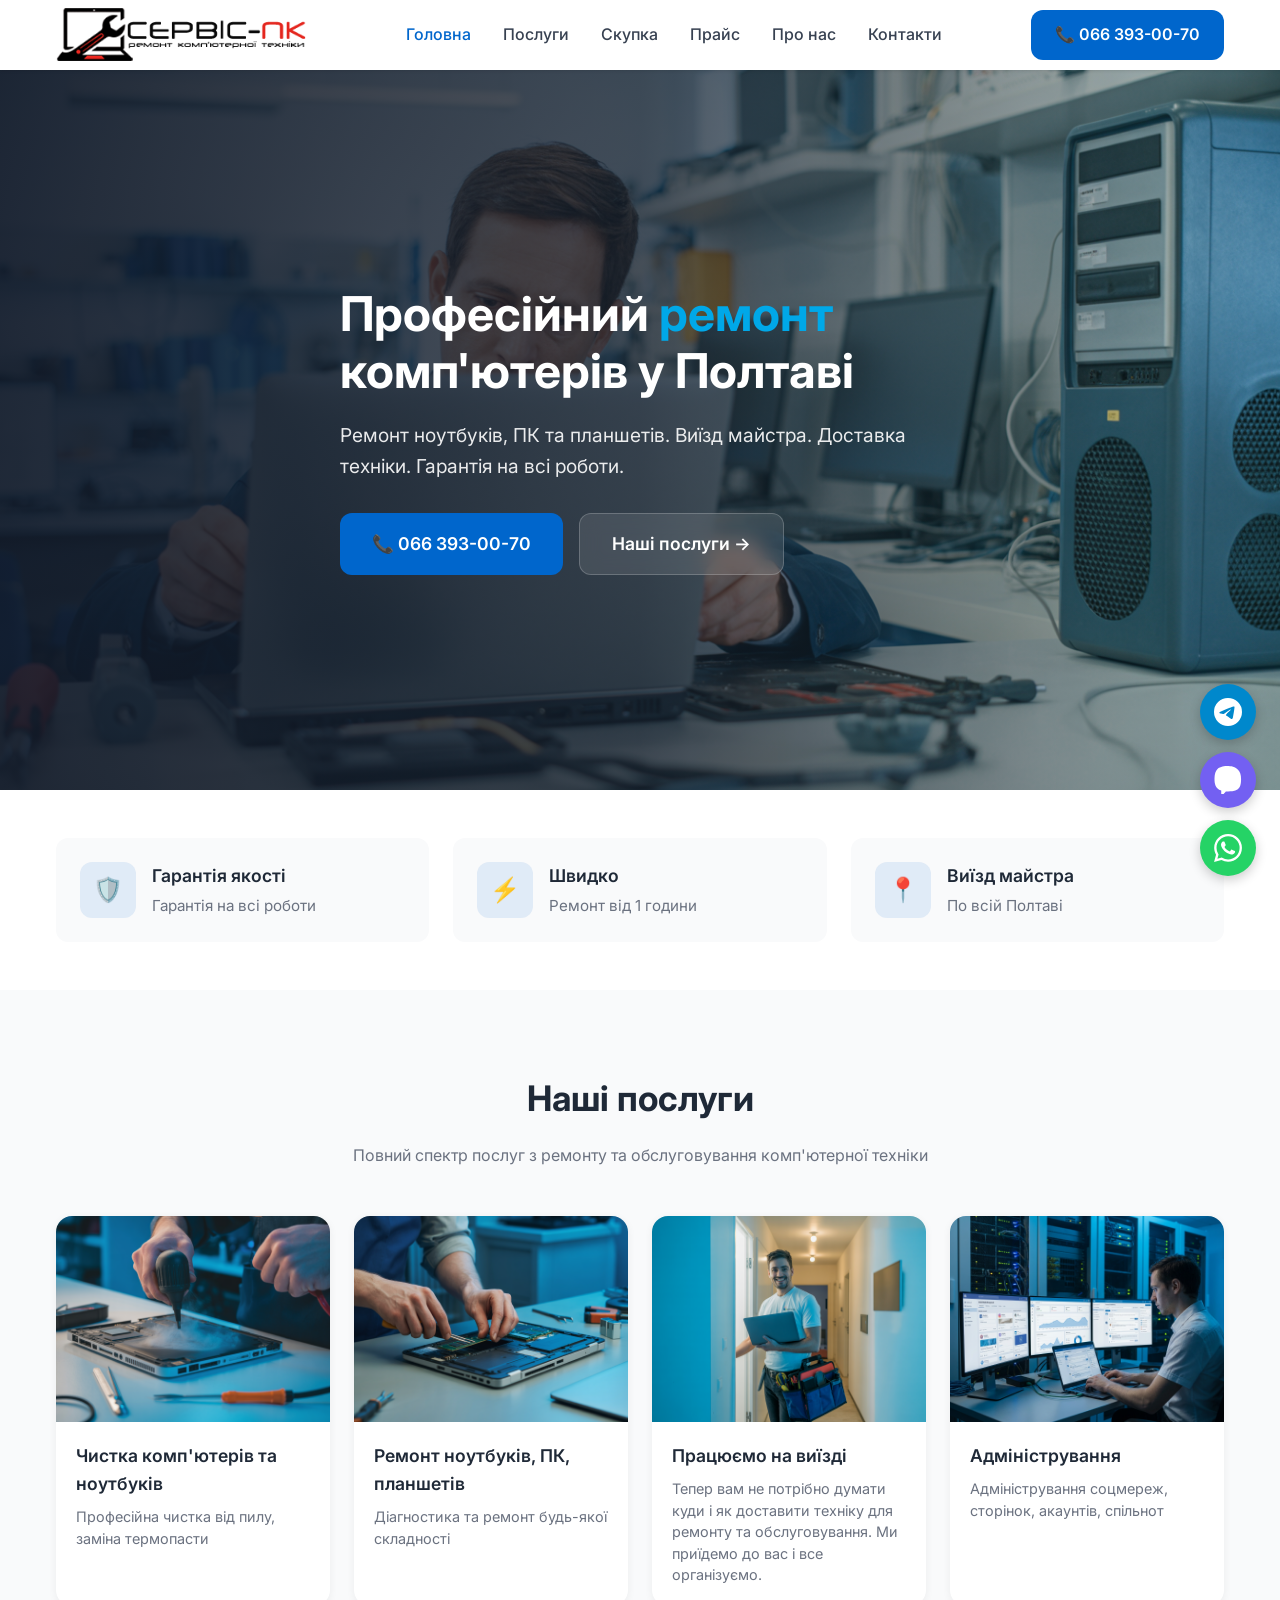
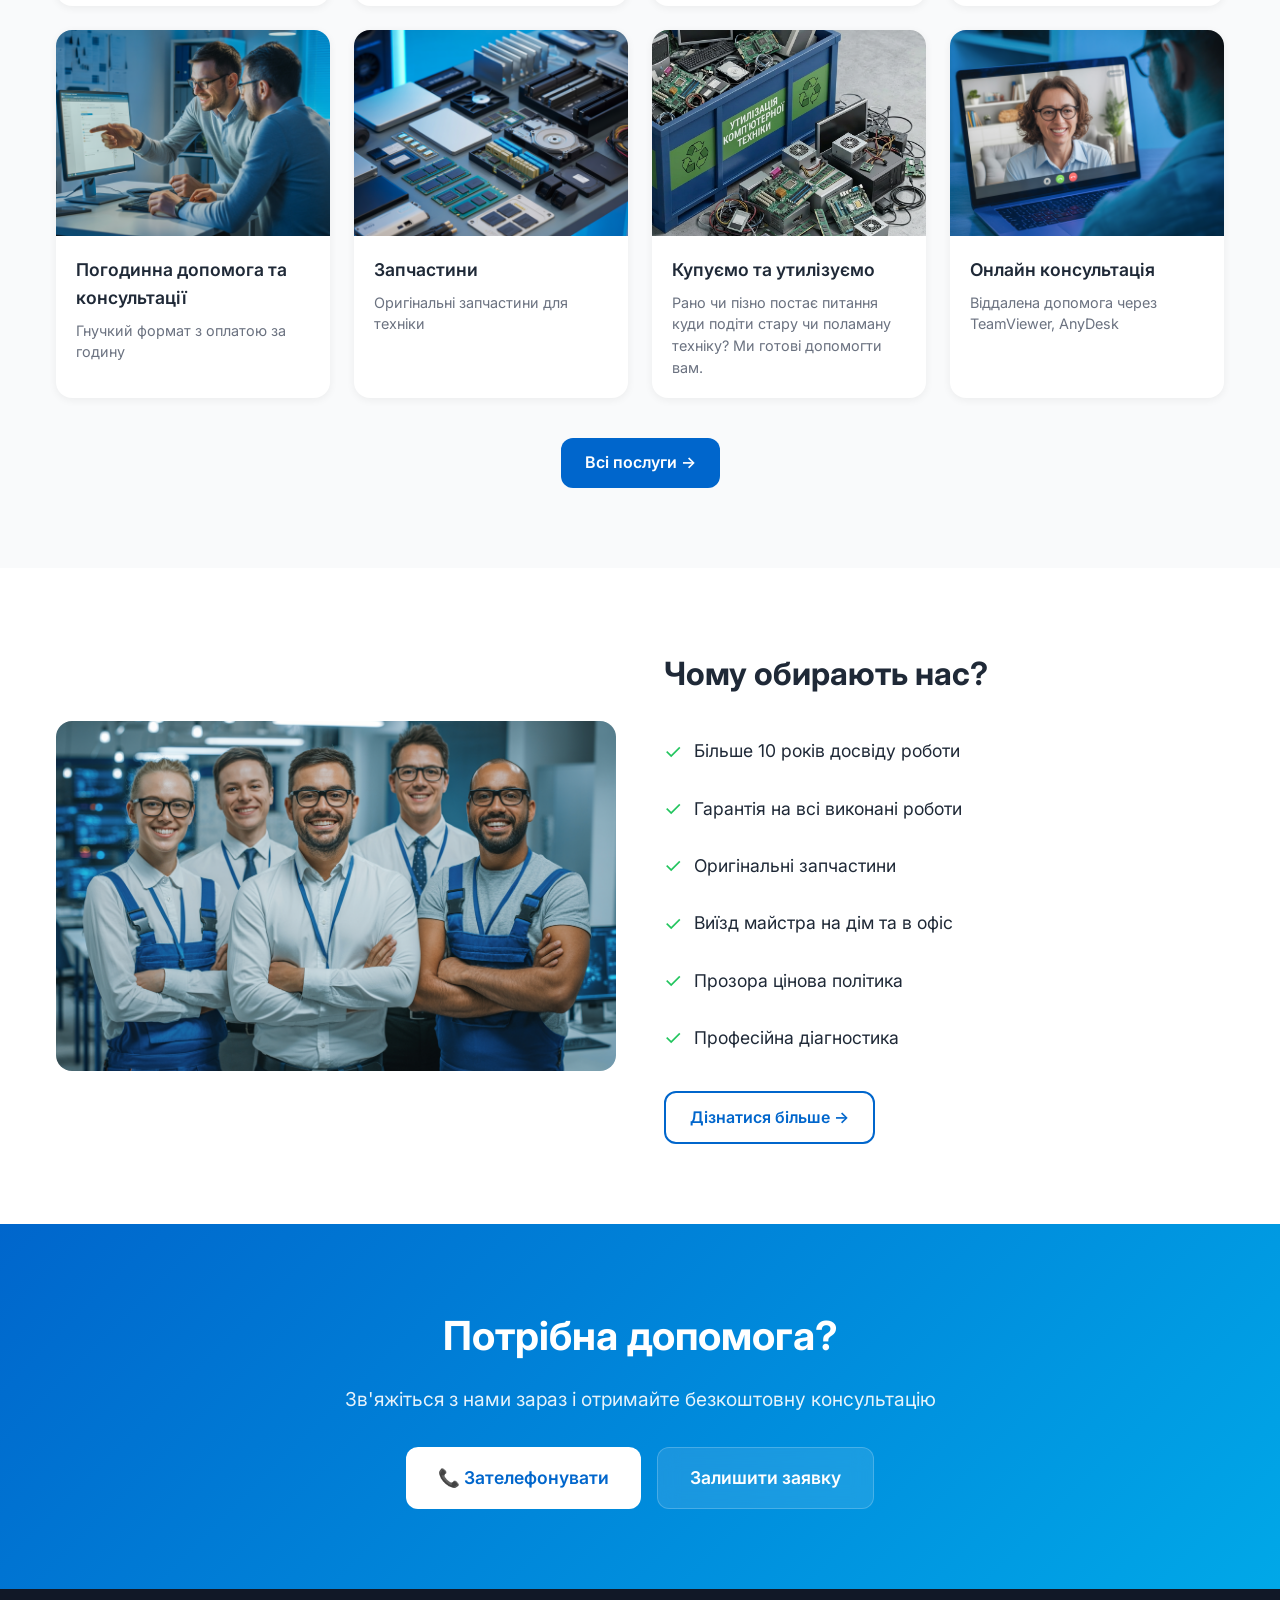
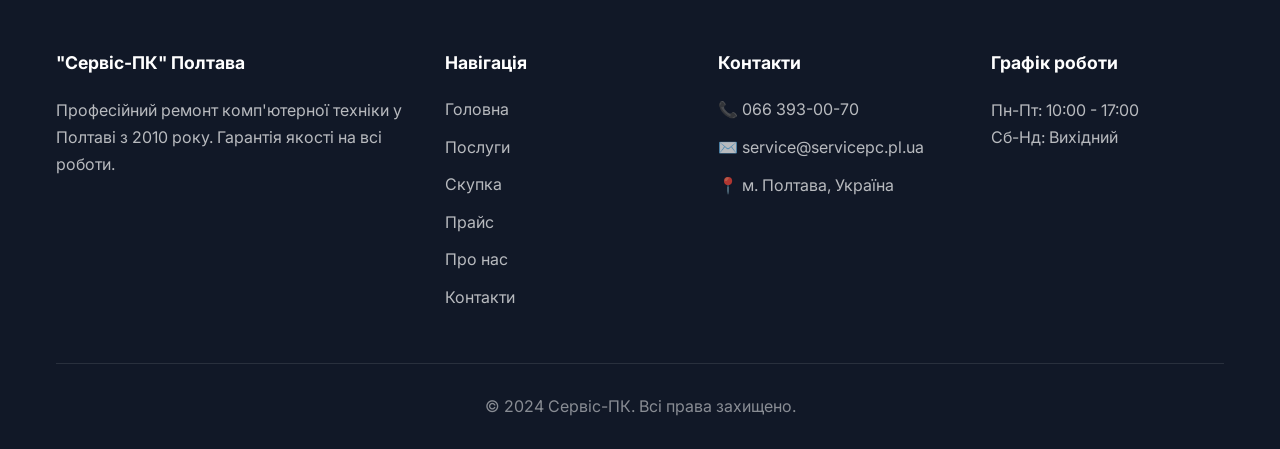
==== index.html @ ec3d0fed "Add files via upload" ====
<!DOCTYPE html>
<html lang="uk">
<head>
    <meta charset="UTF-8">
    <meta name="viewport" content="width=device-width, initial-scale=1.0">
    <title>"Сервіс-ПК" Полтава | Ремонт ноутбуків та комп'ютерів у Полтаві</title>
    <meta name="description" content="Професійний ремонт та обслуговування ноутбуків, комп'ютерів та планшетів у Полтаві. Виїзд додому.">
    <link rel="icon" type="image/png" href="favicon.png">
    <link rel="preconnect" href="https://fonts.googleapis.com">
    <link href="https://fonts.googleapis.com/css2?family=Inter:wght@400;500;600;700&display=swap" rel="stylesheet">
    <link rel="stylesheet" href="styles.css">
</head>
<body>
    <!-- Header -->
    <header class="header">
        <div class="container header-inner">
            <a href="index.html" class="logo">
                <div class="logo-icon"><img src="logo.png"</img></div>
                <span></span>
            </a>
            <nav class="nav" id="nav">
                <a href="index.html" class="active">Головна</a>
                <a href="poslugy.html">Послуги</a>
                <a href="skupka.html">Скупка</a>
                <a href="prise.html">Прайс</a>
                <a href="pro-nas.html">Про нас</a>
                <a href="kontakty.html">Контакти</a>
            </nav>
            <div class="header-btn">
                <a href="tel:+380663930070" class="btn btn-primary">📞 066 393-00-70</a>
            </div>
            <button class="mobile-menu" id="mobileMenu">☰</button>
        </div>
    </header>

    <!-- Hero -->
    <section class="hero">
        <div class="hero-bg">
            <img src="images/ec92a161-8647-4b98-91ac-140dd368176b.png" alt="Ремонт комп'ютерів">
        </div>
        <div class="hero-overlay"></div>
        <div class="container">
            <div class="hero-content">
                <h1>Професійний <span>ремонт</span> комп'ютерів у Полтаві</h1>
                <p>Ремонт ноутбуків, ПК та планшетів. Виїзд майстра. Доставка техніки. Гарантія на всі роботи.</p>
                <div class="hero-buttons">
                    <a href="tel:+380663930070" class="btn btn-primary btn-lg">📞 066 393-00-70</a>
                    <a href="poslugy.html" class="btn btn-outline btn-lg">Наші послуги →</a>
                </div>
            </div>
        </div>
    </section>

    <!-- Features -->
    <section class="features">
        <div class="container">
            <div class="features-grid">
                <div class="feature-card">
                    <div class="feature-icon">🛡️</div>
                    <div>
                        <h3>Гарантія якості</h3>
                        <p>Гарантія на всі роботи</p>
                    </div>
                </div>
                <div class="feature-card">
                    <div class="feature-icon">⚡</div>
                    <div>
                        <h3>Швидко</h3>
                        <p>Ремонт від 1 години</p>
                    </div>
                </div>
                <div class="feature-card">
                    <div class="feature-icon">📍</div>
                    <div>
                        <h3>Виїзд майстра</h3>
                        <p>По всій Полтаві</p>
                    </div>
                </div>
            </div>
        </div>
    </section>

    <!-- Services -->
    <section class="section bg-gray">
        <div class="container">
            <h2 class="section-title">Наші послуги</h2>
            <p class="section-subtitle">Повний спектр послуг з ремонту та обслуговування комп'ютерної техніки</p>
            
            <div class="services-grid">
                <div class="service-card">
                    <div class="service-img">
                        <img src="images/a5ce8f11-22b6-4d68-ac84-dbd267f538cc.png" alt="Чистка">
                    </div>
                    <div class="service-body">
                        <h3>Чистка комп'ютерів та ноутбуків</h3>
                        <p>Професійна чистка від пилу, заміна термопасти</p>
                    </div>
                </div>
                <div class="service-card">
                    <div class="service-img">
                        <img src="images/debf2710-bd42-4d96-965d-35e3a86e3734.png" alt="Ремонт">
                    </div>
                    <div class="service-body">
                        <h3>Ремонт ноутбуків, ПК, планшетів</h3>
                        <p>Діагностика та ремонт будь-якої складності</p>
                    </div>
                </div>
                <div class="service-card">
                    <div class="service-img">
                        <img src="images/233c97ff-f4c9-49db-b74a-fb78ea7b0516.png" alt="Виїзд">
                    </div>
                    <div class="service-body">
                        <h3>Працюємо на виїзді</h3>
                        <p>Тепер вам не потрібно думати куди і як доставити техніку для ремонту та обслуговування. Ми приїдемо до вас і все організуємо.</p>
                    </div>
                </div>
                <div class="service-card">
                    <div class="service-img">
                        <img src="images/d115194c-d13f-4ada-9dfe-06631b7585ef.png" alt="Мережі">
                    </div>
                    <div class="service-body">
                        <h3>Адміністрування</h3>
                        <p>Адміністрування соцмереж, сторінок, акаунтів, спільнот</p>
                    </div>
                </div>
                <div class="service-card">
                    <div class="service-img">
                        <img src="images/e6324eff-a339-4a63-9213-d40a35a7347f.png" alt="Погодинна">
                    </div>
                    <div class="service-body">
                        <h3>Погодинна допомога та консультації</h3>
                        <p>Гнучкий формат з оплатою за годину</p>
                    </div>
                </div>
                <div class="service-card">
                    <div class="service-img">
                        <img src="images/93570c09-56a9-4844-9c90-b3a5bb900a11.png" alt="Запчастини">
                    </div>
                    <div class="service-body">
                        <h3>Запчастини</h3>
                        <p>Оригінальні запчастини для техніки</p>
                    </div>
                </div>
                <div class="service-card">
                    <div class="service-img">
                        <img src="images/2b6dc6ee-dd7d-4642-ae8e-7f777b66459b.png" alt="Сайти">
                    </div>
                    <div class="service-body">
                        <h3>Купуємо та утилізуємо</h3>
                        <p>Рано чи пізно постає питання куди подіти стару чи поламану техніку? Ми готові допомогти вам.</p>
                    </div>
                </div>
                <div class="service-card">
                    <div class="service-img">
                        <img src="images/15fd7cae-9e54-4847-9035-f7b1e75cce84.png" alt="Онлайн">
                    </div>
                    <div class="service-body">
                        <h3>Онлайн консультація</h3>
                        <p>Віддалена допомога через TeamViewer, AnyDesk</p>
                    </div>
                </div>
            </div>

            <div class="text-center" style="margin-top: 40px;">
                <a href="poslugy.html" class="btn btn-primary">Всі послуги →</a>
            </div>
        </div>
    </section>

    <!-- Why Us -->
    <section class="section bg-white">
        <div class="container">
            <div class="why-grid">
                <div class="why-img">
                    <img src="images/14e78e76-f14c-47c9-a413-6855dcf27d2c.png" alt="Команда">
                </div>
                <div>
                    <h2 style="font-size: 2rem; margin-bottom: 24px;">Чому обирають нас?</h2>
                    <ul class="why-list">
                        <li><span class="icon">✓</span> Більше 10 років досвіду роботи</li>
                        <li><span class="icon">✓</span> Гарантія на всі виконані роботи</li>
                        <li><span class="icon">✓</span> Оригінальні запчастини</li>
                        <li><span class="icon">✓</span> Виїзд майстра на дім та в офіс</li>
                        <li><span class="icon">✓</span> Прозора цінова політика</li>
                        <li><span class="icon">✓</span> Професійна діагностика</li>
                    </ul>
                    <div style="margin-top: 24px;">
                        <a href="pro-nas.html" class="btn btn-border">Дізнатися більше →</a>
                    </div>
                </div>
            </div>
        </div>
    </section>

    <!-- CTA -->
    <section class="cta">
        <div class="container text-center">
            <h2>Потрібна допомога?</h2>
            <p>Зв'яжіться з нами зараз і отримайте безкоштовну консультацію</p>
            <div class="cta-buttons">
                <a href="tel:+380663930070" class="btn btn-white btn-lg">📞 Зателефонувати</a>
                <a href="kontakty.html" class="btn btn-outline btn-lg">Залишити заявку</a>
            </div>
        </div>
    </section>

    <!-- Footer -->
    <footer class="footer">
        <div class="container">
            <div class="footer-grid">
                <div class="footer-col">
                   <h4>"Сервіс-ПК" Полтава</h4>
                    <p>Професійний ремонт комп'ютерної техніки у Полтаві з 2010 року. Гарантія якості на всі роботи.</p>
                </div>
                <div class="footer-col">
                    <h4>Навігація</h4>
                    <a href="index.html">Головна</a>
                    <a href="poslugy.html">Послуги</a>
                    <a href="skupka.html">Скупка</a>
                     <a href="prise.html">Прайс</a>
                    <a href="pro-nas.html">Про нас</a>
                    <a href="kontakty.html">Контакти</a>
                </div>
                <div class="footer-col">
                    <h4>Контакти</h4>
                    <a href="tel:+380663930070">📞 066 393-00-70</a>
                    <a href="mailto:myhost.ua@gmail.com">✉️ service@servicepc.pl.ua</a>
                    <p>📍 м. Полтава, Україна</p>
                </div>
                <div class="footer-col">
                    <h4>Графік роботи</h4>
                    <p>Пн-Пт: 10:00 - 17:00</p>
                    <p>Сб-Нд: Вихідний</p>
                </div>
            </div>
            <div class="footer-bottom">
                <p>© 2024 Сервіс-ПК. Всі права захищено.</p>
            </div>
        </div>
    </footer>

    <!-- Floating Buttons -->
    <div class="floating-btns">
        <a href="https://t.me/+380663930070" target="_blank" class="float-btn telegram">
            <svg viewBox="0 0 24 24" fill="currentColor"><path d="M11.944 0A12 12 0 0 0 0 12a12 12 0 0 0 12 12 12 12 0 0 0 12-12A12 12 0 0 0 12 0a12 12 0 0 0-.056 0zm4.962 7.224c.1-.002.321.023.465.14a.506.506 0 0 1 .171.325c.016.093.036.306.02.472-.18 1.898-.962 6.502-1.36 8.627-.168.9-.499 1.201-.82 1.23-.696.065-1.225-.46-1.9-.902-1.056-.693-1.653-1.124-2.678-1.8-1.185-.78-.417-1.21.258-1.91.177-.184 3.247-2.977 3.307-3.23.007-.032.014-.15-.056-.212s-.174-.041-.249-.024c-.106.024-1.793 1.14-5.061 3.345-.48.33-.913.49-1.302.48-.428-.008-1.252-.241-1.865-.44-.752-.245-1.349-.374-1.297-.789.027-.216.325-.437.893-.663 3.498-1.524 5.83-2.529 6.998-3.014 3.332-1.386 4.025-1.627 4.476-1.635z"/></svg>
        </a>
        <a href="viber://chat?number=+380663930070" class="float-btn viber">
            <svg viewBox="0 0 24 24" fill="currentColor"><path d="M11.4 0C9.473.028 5.333.344 3.02 2.467 1.302 4.187.541 6.783.456 10.034c-.085 3.25-.2 9.346 5.737 10.91v2.495s-.035.998.627 1.203c.764.254 1.216-.49 1.95-1.27.403-.428.96-1.058 1.382-1.54 3.81.32 6.74-.41 7.07-.516.76-.244 5.058-.797 5.757-6.504.722-5.89-.344-9.612-2.24-11.278C18.66.454 14.206.014 11.4 0z"/></svg>
        </a>
        <a href="https://wa.me/380663930070" target="_blank" class="float-btn whatsapp">
            <svg viewBox="0 0 24 24" fill="currentColor"><path d="M17.472 14.382c-.297-.149-1.758-.867-2.03-.967-.273-.099-.471-.148-.67.15-.197.297-.767.966-.94 1.164-.173.199-.347.223-.644.075-.297-.15-1.255-.463-2.39-1.475-.883-.788-1.48-1.761-1.653-2.059-.173-.297-.018-.458.13-.606.134-.133.298-.347.446-.52.149-.174.198-.298.298-.497.099-.198.05-.371-.025-.52-.075-.149-.669-1.612-.916-2.207-.242-.579-.487-.5-.669-.51-.173-.008-.371-.01-.57-.01-.198 0-.52.074-.792.372-.272.297-1.04 1.016-1.04 2.479 0 1.462 1.065 2.875 1.213 3.074.149.198 2.096 3.2 5.077 4.487.709.306 1.262.489 1.694.625.712.227 1.36.195 1.871.118.571-.085 1.758-.719 2.006-1.413.248-.694.248-1.289.173-1.413-.074-.124-.272-.198-.57-.347m-5.421 7.403h-.004a9.87 9.87 0 01-5.031-1.378l-.361-.214-3.741.982.998-3.648-.235-.374a9.86 9.86 0 01-1.51-5.26c.001-5.45 4.436-9.884 9.888-9.884 2.64 0 5.122 1.03 6.988 2.898a9.825 9.825 0 012.893 6.994c-.003 5.45-4.437 9.884-9.885 9.884m8.413-18.297A11.815 11.815 0 0012.05 0C5.495 0 .16 5.335.157 11.892c0 2.096.547 4.142 1.588 5.945L.057 24l6.305-1.654a11.882 11.882 0 005.683 1.448h.005c6.554 0 11.89-5.335 11.893-11.893a11.821 11.821 0 00-3.48-8.413z"/></svg>
        </a>
    </div>

    <script>
        document.getElementById('mobileMenu').addEventListener('click', function() {
            var nav = document.getElementById('nav');
            nav.classList.toggle('active');
            this.textContent = nav.classList.contains('active') ? '✕' : '☰';
        });
    </script>
</body>
</html>
---- styles.css ----
* { margin: 0; padding: 0; box-sizing: border-box; }
:root {
  --primary: #0066cc;
  --primary-dark: #004c99;
  --primary-light: #3399ff;
  --accent: #00a8e8;
}
html { scroll-behavior: smooth; }
body { font-family: 'Inter', -apple-system, BlinkMacSystemFont, sans-serif; color: #1f2937; line-height: 1.6; }
a { text-decoration: none; color: inherit; }
img { max-width: 100%; height: auto; }
.container { max-width: 1200px; margin: 0 auto; padding: 0 16px; }
.text-center { text-align: center; }

/* Buttons */
.btn { display: inline-flex; align-items: center; justify-content: center; gap: 8px; padding: 12px 24px; border-radius: 12px; font-weight: 600; transition: all 0.3s; border: none; cursor: pointer; font-size: 1rem; }
.btn-primary { background: var(--primary); color: white; }
.btn-primary:hover { background: var(--primary-dark); }
.btn-outline { background: rgba(255,255,255,0.1); color: white; border: 1px solid rgba(255,255,255,0.2); backdrop-filter: blur(10px); }
.btn-outline:hover { background: rgba(255,255,255,0.2); }
.btn-white { background: white; color: var(--primary); }
.btn-white:hover { background: #f3f4f6; }
.btn-lg { padding: 16px 32px; font-size: 1.1rem; }
.btn-border { background: transparent; border: 2px solid var(--primary); color: var(--primary); }
.btn-border:hover { background: var(--primary); color: white; }

/* Header */
.header { position: fixed; top: 0; left: 0; right: 0; background: white; box-shadow: 0 1px 3px rgba(0,0,0,0.1); z-index: 1000; }
.header-inner { display: flex; align-items: center; justify-content: space-between; height: 70px; }
.logo { display: flex; align-items: center; gap: 10px; font-size: 1.4rem; font-weight: 700; color: var(--primary); }
.logo-icon { width: 250px; height: 75px; border-radius: 10px; display: flex; align-items: center; justify-content: center; color: white; font-size: 1.2rem; }
.nav { display: flex; gap: 32px; }
.nav a { font-weight: 500; color: #374151; transition: color 0.3s; }
.nav a:hover, .nav a.active { color: var(--primary); }
.header-btn { display: flex; }
.mobile-menu { display: none; background: none; border: none; font-size: 1.5rem; cursor: pointer; }

/* Hero */
.hero { position: relative; min-height: 80vh; display: flex; align-items: center; margin-top: 70px; overflow: hidden; }
.hero-bg { position: absolute; inset: 0; }
.hero-bg img { width: 100%; height: 100%; object-fit: cover; }
.hero-overlay { position: absolute; inset: 0; background: linear-gradient(to right, rgba(17,24,39,0.9) 0%, rgba(17,24,39,0.7) 50%, transparent 100%); }
.hero-content { position: relative; z-index: 1; max-width: 600px; color: white; padding: 40px 0; }
.hero h1 { font-size: 3rem; font-weight: 700; line-height: 1.2; margin-bottom: 20px; }
.hero h1 span { color: var(--accent); }
.hero p { font-size: 1.2rem; color: rgba(255,255,255,0.9); margin-bottom: 32px; }
.hero-buttons { display: flex; gap: 16px; flex-wrap: wrap; }

/* Features */
.features { padding: 48px 0; background: white; }
.features-grid { display: grid; grid-template-columns: repeat(3, 1fr); gap: 24px; }
.feature-card { display: flex; align-items: center; gap: 16px; padding: 24px; background: #f9fafb; border-radius: 12px; transition: box-shadow 0.3s; }
.feature-card:hover { box-shadow: 0 4px 12px rgba(0,0,0,0.08); }
.feature-icon { width: 56px; height: 56px; background: rgba(0,102,204,0.1); border-radius: 12px; display: flex; align-items: center; justify-content: center; font-size: 1.5rem; flex-shrink: 0; }
.feature-card h3 { font-size: 1.1rem; font-weight: 600; margin-bottom: 4px; }
.feature-card p { color: #6b7280; font-size: 0.95rem; }

/* Section */
.section { padding: 80px 0; }
.section-title { font-size: 2.2rem; font-weight: 700; text-align: center; margin-bottom: 16px; }
.section-subtitle { color: #6b7280; text-align: center; margin-bottom: 48px; max-width: 600px; margin-left: auto; margin-right: auto; }
.bg-gray { background: #f9fafb; }
.bg-white { background: white; }
.bg-dark { background: #111827; color: white; }

/* Services Grid */
.services-grid { display: grid; grid-template-columns: repeat(4, 1fr); gap: 24px; }
.service-card { background: white; border-radius: 16px; overflow: hidden; box-shadow: 0 2px 8px rgba(0,0,0,0.06); transition: all 0.3s; }
.service-card:hover { transform: translateY(-4px); box-shadow: 0 12px 24px rgba(0,0,0,0.12); }
.service-img { position: relative; aspect-ratio: 4/3; overflow: hidden; }
.service-img img { width: 100%; height: 100%; object-fit: cover; transition: transform 0.5s; }
.service-card:hover .service-img img { transform: scale(1.05); }
.service-body { padding: 20px; }
.service-card h3 { font-size: 1.1rem; font-weight: 600; margin-bottom: 8px; transition: color 0.3s; }
.service-card:hover h3 { color: var(--primary); }
.service-card p { color: #6b7280; font-size: 0.9rem; line-height: 1.5; }

/* Services Page Grid */
.services-page-grid { display: grid; grid-template-columns: repeat(3, 1fr); gap: 32px; }
.service-page-card { background: white; border-radius: 16px; overflow: hidden; box-shadow: 0 2px 8px rgba(0,0,0,0.06); transition: all 0.3s; }
.service-page-card:hover { box-shadow: 0 12px 32px rgba(0,0,0,0.15); }
.service-page-card .service-img { aspect-ratio: 4/3; }
.service-page-card .service-body { padding: 24px; }
.service-page-card h3 { font-size: 1.2rem; font-weight: 700; margin-bottom: 12px; }
.service-page-card p { margin-bottom: 16px; }
.service-link { display: inline-flex; align-items: center; gap: 6px; color: var(--primary); font-weight: 500; transition: color 0.3s; }
.service-link:hover { color: var(--primary-dark); }

/* Why Us */
.why-grid { display: grid; grid-template-columns: 1fr 1fr; gap: 48px; align-items: center; }
.why-img { position: relative; aspect-ratio: 16/10; border-radius: 16px; overflow: hidden; }
.why-img img { width: 100%; height: 100%; object-fit: cover; }
.why-list { list-style: none; }
.why-list li { display: flex; align-items: center; gap: 12px; padding: 12px 0; font-size: 1.1rem; }
.why-list .icon { color: #22c55e; font-size: 1.3rem; }

/* CTA */
.cta { padding: 80px 0; background: linear-gradient(135deg, var(--primary) 0%, var(--accent) 100%); color: white; }
.cta h2 { font-size: 2.5rem; font-weight: 700; margin-bottom: 16px; }
.cta p { font-size: 1.2rem; opacity: 0.9; margin-bottom: 32px; }
.cta-buttons { display: flex; gap: 16px; justify-content: center; flex-wrap: wrap; }

/* Page Header */
.page-header { background: linear-gradient(135deg, var(--primary) 0%, var(--accent) 100%); padding: 100px 0 60px; margin-top: 70px; text-align: center; color: white; }
.page-header h1 { font-size: 2.8rem; font-weight: 700; margin-bottom: 16px; }
.page-header p { font-size: 1.2rem; opacity: 0.9; max-width: 600px; margin: 0 auto; }

/* Buy Section */
.buy-badge { display: inline-flex; align-items: center; gap: 8px; padding: 8px 16px; background: #fef3c7; color: #92400e; border-radius: 999px; font-weight: 500; margin-bottom: 16px; }
.buy-grid { display: grid; grid-template-columns: repeat(2, 1fr); gap: 24px; }
.buy-card { padding: 24px; background: #fffbeb; border: 1px solid #fde68a; border-radius: 16px; transition: box-shadow 0.3s; }
.buy-card:hover { box-shadow: 0 8px 24px rgba(0,0,0,0.1); }
.buy-card h3 { font-size: 1.1rem; font-weight: 600; margin-bottom: 8px; }
.buy-card p { color: #6b7280; margin-bottom: 16px; }
.buy-link { display: inline-flex; align-items: center; gap: 6px; color: #b45309; font-weight: 500; }

/* Stats */
.stats-grid { display: grid; grid-template-columns: repeat(3, 1fr); gap: 32px; }
.stat-card { text-align: center; padding: 32px; background: white; border-radius: 16px; box-shadow: 0 2px 8px rgba(0,0,0,0.06); }
.stat-icon { font-size: 2.5rem; margin-bottom: 16px; }
.stat-value { font-size: 2.5rem; font-weight: 700; color: #111827; margin-bottom: 8px; }
.stat-label { color: #6b7280; }

/* Advantages */
.advantages-grid { display: grid; grid-template-columns: repeat(3, 1fr); gap: 24px; }
.advantage-card { display: flex; gap: 16px; padding: 24px; background: #f9fafb; border-radius: 16px; transition: box-shadow 0.3s; }
.advantage-card:hover { box-shadow: 0 8px 24px rgba(0,0,0,0.1); }
.advantage-icon { font-size: 1.5rem; color: #22c55e; flex-shrink: 0; }
.advantage-card h3 { font-size: 1.1rem; font-weight: 600; margin-bottom: 8px; }
.advantage-card p { color: #6b7280; font-size: 0.95rem; }

/* Contact */
.contact-grid { display: grid; grid-template-columns: 1fr 1fr; gap: 48px; }
.contact-info { display: flex; flex-direction: column; gap: 16px; }
.contact-item { display: flex; align-items: center; gap: 16px; padding: 16px; background: white; border-radius: 12px; box-shadow: 0 2px 8px rgba(0,0,0,0.06); transition: box-shadow 0.3s; }
.contact-item:hover { box-shadow: 0 4px 12px rgba(0,0,0,0.1); }
.contact-icon { width: 48px; height: 48px; background: rgba(0,102,204,0.1); border-radius: 12px; display: flex; align-items: center; justify-content: center; font-size: 1.3rem; }
.contact-item .label { font-size: 0.85rem; color: #6b7280; }
.contact-item .value { font-weight: 600; font-size: 1.1rem; }
.messengers { display: flex; gap: 12px; margin-top: 24px; flex-wrap: wrap; }
.messenger-btn { display: inline-flex; align-items: center; gap: 8px; padding: 12px 20px; border-radius: 12px; color: white; font-weight: 500; transition: opacity 0.3s; }
.messenger-btn:hover { opacity: 0.9; }
.messenger-btn.telegram { background: #0088cc; }
.messenger-btn.viber { background: #7360f2; }
.messenger-btn.whatsapp { background: #25D366; }

/* Form */
.contact-form-wrapper { background: white; padding: 32px; border-radius: 16px; box-shadow: 0 2px 8px rgba(0,0,0,0.06); }
.contact-form-wrapper h2 { font-size: 1.5rem; font-weight: 700; margin-bottom: 8px; }
.contact-form-wrapper > p { color: #6b7280; margin-bottom: 24px; }
.form-group { margin-bottom: 20px; }
.form-group label { display: block; font-weight: 500; margin-bottom: 8px; }
.form-group input, .form-group textarea { width: 100%; padding: 14px 16px; border: 2px solid #e5e7eb; border-radius: 12px; font-size: 1rem; font-family: inherit; transition: border-color 0.3s; }
.form-group input:focus, .form-group textarea:focus { outline: none; border-color: var(--primary); }
.form-group textarea { resize: vertical; min-height: 120px; }

/* Footer */
.footer { background: #111827; color: white; padding: 60px 0 30px; }
.footer-grid { display: grid; grid-template-columns: 1.5fr 1fr 1fr 1fr; gap: 40px; margin-bottom: 40px; }
.footer-col .logo { margin-bottom: 16px; }
.footer-col .logo span { color: white; }
.footer-col p { color: rgba(255,255,255,0.7); line-height: 1.7; }
.footer-col h4 { font-size: 1.1rem; margin-bottom: 20px; }
.footer-col a { display: block; color: rgba(255,255,255,0.7); margin-bottom: 12px; transition: color 0.3s; }
.footer-col a:hover { color: white; }
.footer-bottom { text-align: center; padding-top: 30px; border-top: 1px solid rgba(255,255,255,0.1); color: rgba(255,255,255,0.5); }

/* Floating Buttons */
.floating-btns { position: fixed; bottom: 24px; right: 24px; display: flex; flex-direction: column; gap: 12px; z-index: 999; }
.float-btn { width: 56px; height: 56px; border-radius: 50%; display: flex; align-items: center; justify-content: center; color: white; box-shadow: 0 4px 12px rgba(0,0,0,0.2); transition: transform 0.3s; }
.float-btn:hover { transform: scale(1.1); }
.float-btn svg { width: 28px; height: 28px; }
.float-btn.telegram { background: #0088cc; }
.float-btn.viber { background: #7360f2; }
.float-btn.whatsapp { background: #25D366; }

/* Responsive */
@media (max-width: 1024px) {
  .services-grid { grid-template-columns: repeat(2, 1fr); }
  .services-page-grid { grid-template-columns: repeat(2, 1fr); }
  .footer-grid { grid-template-columns: repeat(2, 1fr); }
}
@media (max-width: 768px) {
  .nav { display: none; position: absolute; top: 70px; left: 0; right: 0; background: white; flex-direction: column; padding: 20px; box-shadow: 0 4px 12px rgba(0,0,0,0.1); gap: 16px; }
  .nav.active { display: flex; }
  .mobile-menu { display: block; }
  .header-btn { display: none; }
  .hero h1 { font-size: 2rem; }
  .hero-buttons { flex-direction: column; }
  .features-grid { grid-template-columns: 1fr; }
  .services-grid, .services-page-grid { grid-template-columns: 1fr; }
  .why-grid { grid-template-columns: 1fr; }
  .stats-grid { grid-template-columns: 1fr; }
  .advantages-grid { grid-template-columns: 1fr; }
  .buy-grid { grid-template-columns: 1fr; }
  .contact-grid { grid-template-columns: 1fr; }
  .footer-grid { grid-template-columns: 1fr; }
  .cta-buttons { flex-direction: column; align-items: center; }
  .section-title { font-size: 1.8rem; }
  .messengers { flex-direction: column; }
}
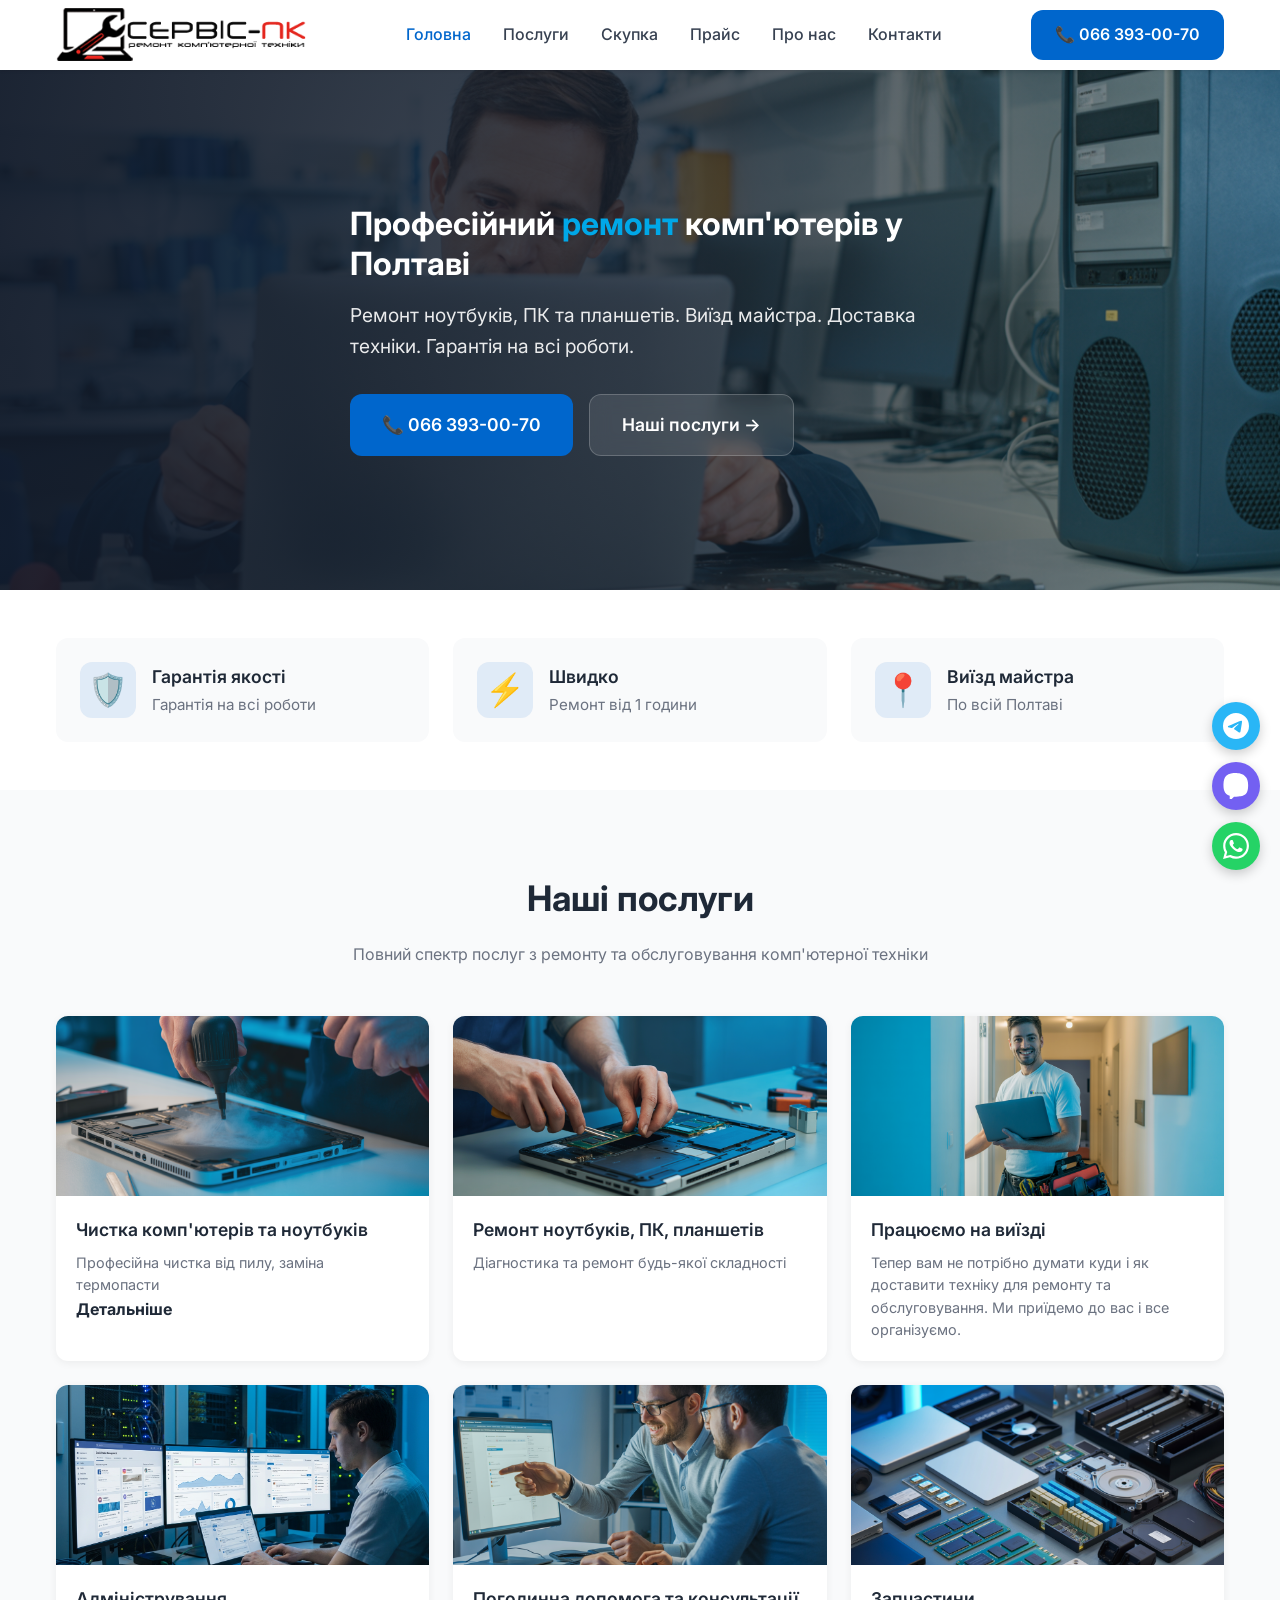
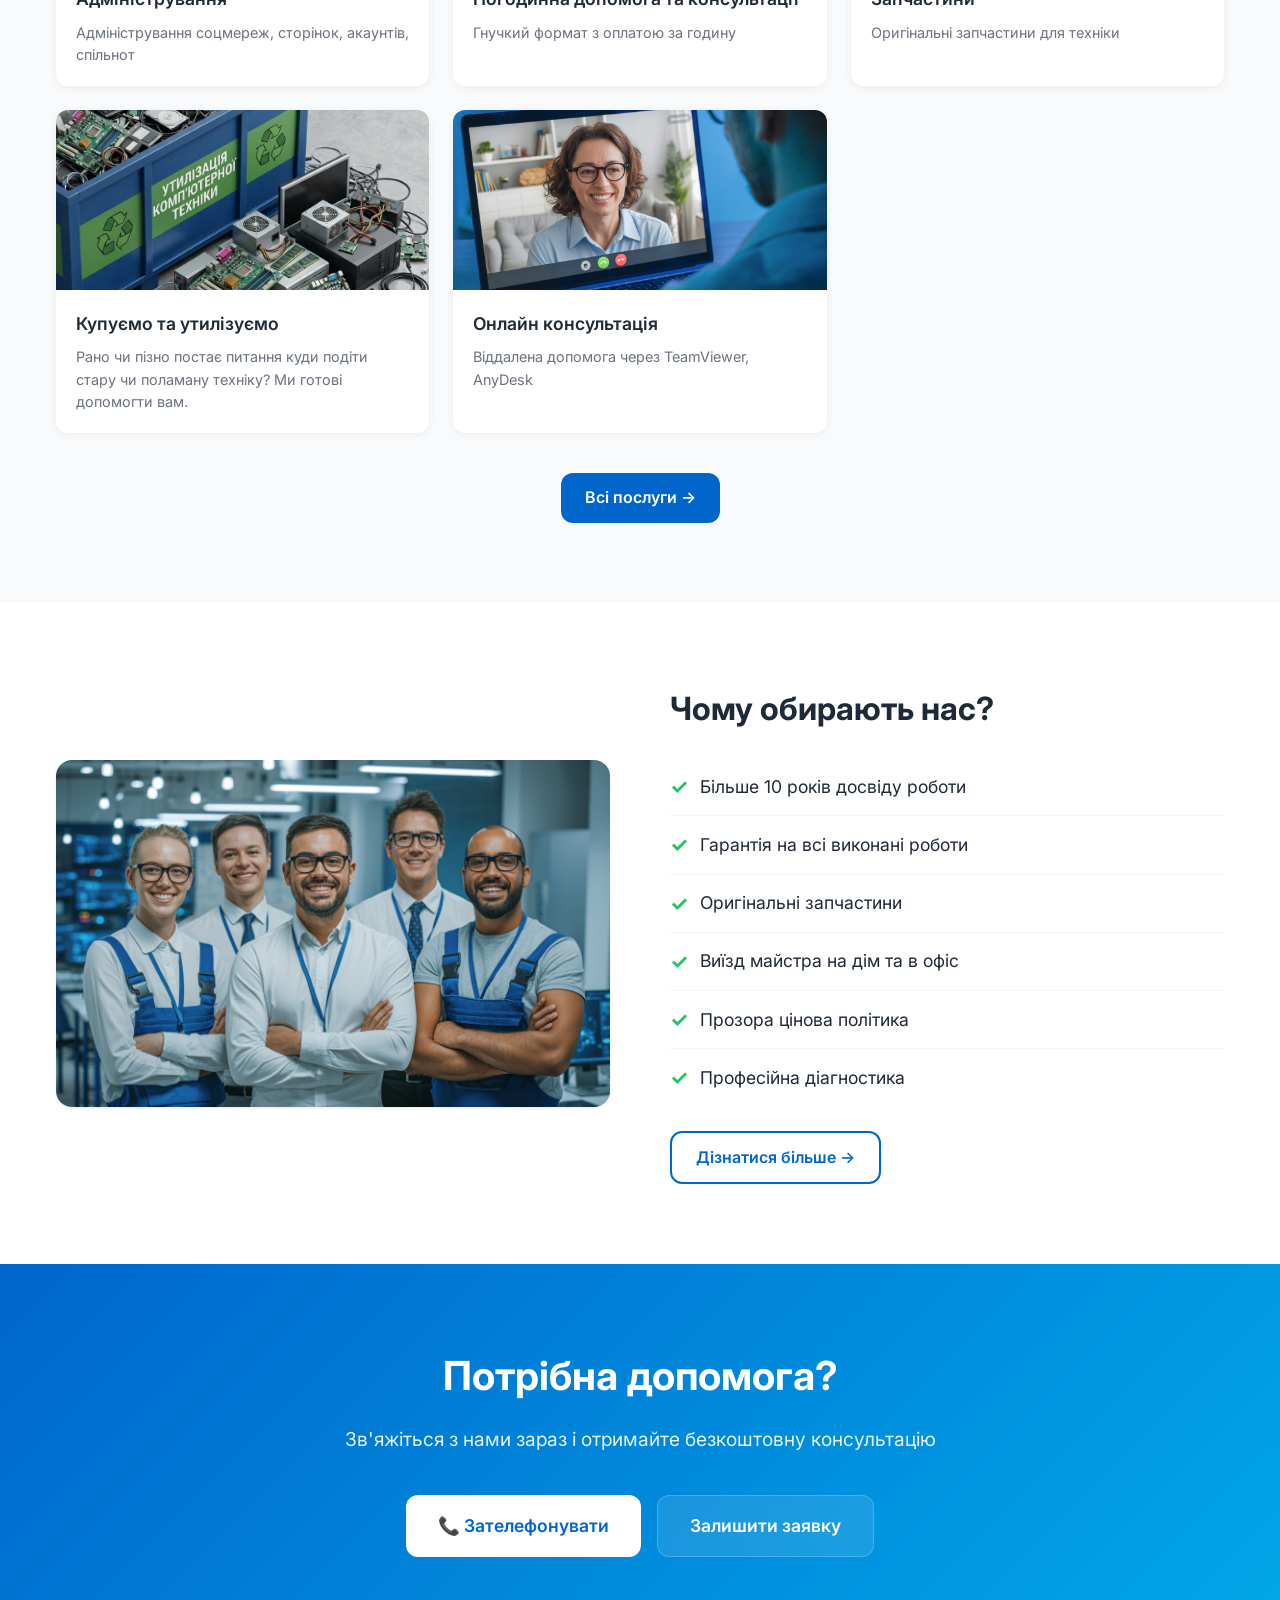
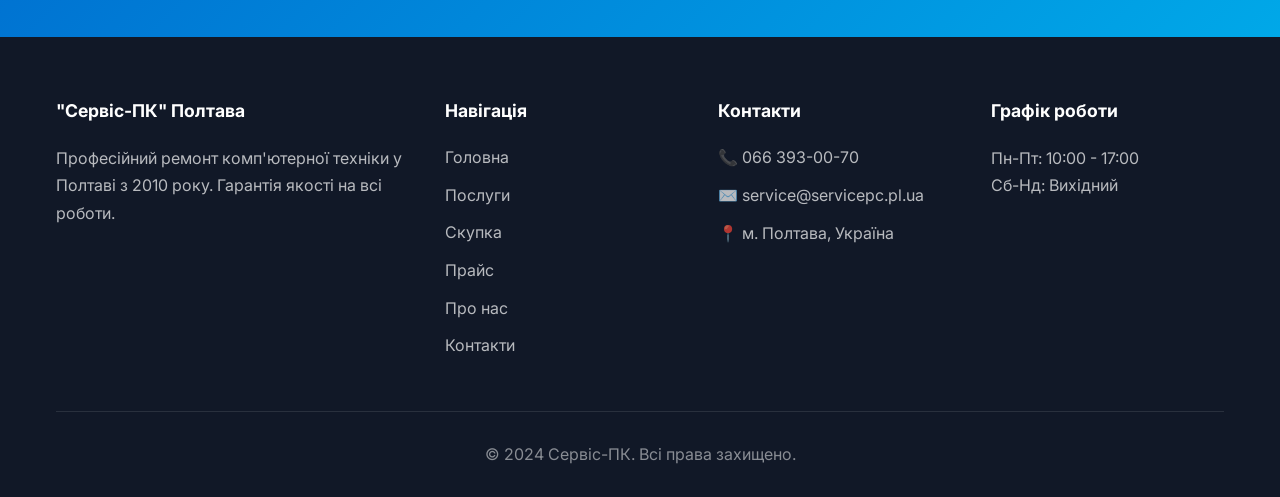
==== commit ca2e24e5: "Add files via upload" ====
--- a/index.html
+++ b/index.html
@@ -90,10 +90,12 @@
                 <div class="service-card">
                     <div class="service-img">
                         <img src="images/a5ce8f11-22b6-4d68-ac84-dbd267f538cc.png" alt="Чистка">
+						<a href="poslugy.html"></a>
                     </div>
                     <div class="service-body">
                         <h3>Чистка комп'ютерів та ноутбуків</h3>
                         <p>Професійна чистка від пилу, заміна термопасти</p>
+						<a href="chistka.html"><b>Детальніше</b></a>
                     </div>
                 </div>
                 <div class="service-card">
--- a/styles.css
+++ b/styles.css
@@ -199,3 +199,262 @@
   .section-title { font-size: 1.8rem; }
   .messengers { flex-direction: column; }
 }
+
+*, *::before, *::after { box-sizing: border-box; margin: 0; padding: 0; }
+
+
+
+    /* ── HERO ── */
+    .hero {
+      position: relative;
+      min-height: 520px;
+      display: flex;
+      align-items: center;
+      overflow: hidden;
+      background: #111827;
+    }
+    .hero-bg {
+      position: absolute;
+      inset: 0;
+      background-image: url('https://www.servicepc.pl.ua/images/hero1.png');
+      background-size: cover;
+      background-position: center;
+    }
+    .hero-overlay {
+      position: absolute;
+      inset: 0;
+      background: linear-gradient(to right, rgba(17,24,39,0.92) 0%, rgba(17,24,39,0.75) 50%, rgba(0,0,0,0.2) 100%);
+    }
+    .hero .container { position: relative; z-index: 1; padding: 80px 24px; }
+    .hero-content { max-width: 580px; }
+    .hero-content h1 {
+      font-size: 32px;
+      font-weight: 700;
+      color: #fff;
+      line-height: 1.25;
+      margin-bottom: 16px;
+    }
+    .hero-content h1 span { color: #00A8E8; }
+    .hero-content p {
+      font-size: 19.2px;
+      color: rgba(255,255,255,0.9);
+      margin-bottom: 32px;
+      line-height: 1.6;
+    }
+    .hero-buttons { display: flex; gap: 16px; flex-wrap: wrap; }
+
+    
+    .feature-card:last-child { border-right: none; }
+    .feature-icon { font-size: 2rem; flex-shrink: 0; }
+    .feature-card h3 { font-size: 17.6px; font-weight: 600; color: #1F2937; margin-bottom: 2px; }
+    .feature-card p { font-size: 15.2px; color: #6B7280; }
+
+    
+
+    /* ── SERVICES GRID ── */
+    .services-grid {
+      display: grid;
+      grid-template-columns: repeat(auto-fit, minmax(280px, 1fr));
+      gap: 24px;
+      margin-bottom: 12px;
+    }
+    .service-card {
+      background: #fff;
+      border-radius: 12px;
+      overflow: hidden;
+      box-shadow: rgba(0,0,0,0.06) 0px 2px 8px 0px;
+      transition: transform 0.2s, box-shadow 0.2s;
+    }
+    .service-card:hover {
+      transform: translateY(-4px);
+      box-shadow: rgba(0,0,0,0.12) 0px 8px 24px 0px;
+    }
+    .service-img {
+      width: 100%;
+      height: 180px;
+      overflow: hidden;
+      background: #E5E7EB;
+    }
+    .service-img img {
+      width: 100%;
+      height: 100%;
+      object-fit: cover;
+    }
+    .service-body { padding: 20px; }
+    .service-body h3 { font-size: 17.6px; font-weight: 600; color: #1F2937; margin-bottom: 8px; }
+    .service-body p { font-size: 14.4px; color: #6B7280; line-height: 1.55; }
+
+    /* ── WHY US ── */
+    .why-grid {
+      display: grid;
+      grid-template-columns: 1fr 1fr;
+      gap: 60px;
+      align-items: center;
+    }
+    .why-img { border-radius: 16px; overflow: hidden; box-shadow: rgba(0,0,0,0.1) 0px 1px 3px 0px; }
+    .why-img img { width: 100%; height: 400px; object-fit: cover; display: block; }
+    .why-list { list-style: none; margin-bottom: 8px; }
+    .why-list li {
+      display: flex;
+      align-items: center;
+      gap: 12px;
+      padding: 12px 0;
+      font-size: 17.6px;
+      color: #1F2937;
+      border-bottom: 1px solid #F3F4F6;
+    }
+    .why-list li:last-child { border-bottom: none; }
+    .why-list .icon { color: #22C55E; font-size: 20.8px; font-weight: 700; flex-shrink: 0; }
+
+    /* ── HOW IT WORKS ── */
+    .steps-grid {
+      display: grid;
+      grid-template-columns: repeat(auto-fit, minmax(220px, 1fr));
+      gap: 32px;
+      margin-top: 48px;
+    }
+    .step-card {
+      text-align: center;
+      padding: 32px 24px;
+      background: #fff;
+      border-radius: 12px;
+      box-shadow: rgba(0,0,0,0.06) 0px 2px 8px 0px;
+      transition: transform 0.2s;
+    }
+    .step-card:hover { transform: translateY(-3px); }
+    .step-number {
+      width: 56px;
+      height: 56px;
+      border-radius: 50%;
+      background: linear-gradient(135deg, #0066CC 0%, #00A8E8 100%);
+      color: #fff;
+      font-size: 22px;
+      font-weight: 700;
+      display: flex;
+      align-items: center;
+      justify-content: center;
+      margin: 0 auto 16px;
+    }
+    .step-card h3 { font-size: 17.6px; font-weight: 600; color: #1F2937; margin-bottom: 8px; }
+    .step-card p { font-size: 15.2px; color: #6B7280; }
+
+    /* ── PRICE TABLE ── */
+    .price-table-wrap {
+      background: #fff;
+      border-radius: 12px;
+      box-shadow: rgba(0,0,0,0.06) 0px 2px 8px 0px;
+      overflow: hidden;
+      margin-top: 40px;
+    }
+    .price-table { width: 100%; border-collapse: collapse; }
+    .price-table thead tr { background: linear-gradient(135deg, #0066CC 0%, #00A8E8 100%); }
+    .price-table th {
+      color: #fff;
+      font-size: 14.2px;
+      font-weight: 600;
+      padding: 16px 44px;
+      text-align: left;
+    }
+    .price-table th:last-child { text-align: right; }
+    .price-table td {
+      padding: 14px 24px;
+      font-size: 14.2px;
+      color: #374151;
+      border-bottom: 1px solid #F3F4F6;
+    }
+    .price-table td:first-child { font-weight: 600; color: #1F2937; }
+    .price-table td:last-child { text-align: right; font-weight: 700; color: #0066CC; }
+    .price-table tr:last-child td { border-bottom: none; }
+    .price-table tr:hover td { background: rgba(0,102,204,0.04); }
+    .price-note { font-size: 14.4px; color: #9CA3AF; margin-top: 12px; text-align: center; }
+
+    /* ── CTA ── */
+    .cta {
+      background: linear-gradient(135deg, #0066CC 0%, #00A8E8 100%);
+      padding: 80px 0;
+    }
+    .cta h2 { font-size: 40px; font-weight: 700; color: #fff; margin-bottom: 16px; }
+    .cta p { font-size: 19.2px; color: #fff; margin-bottom: 40px; }
+    .cta-buttons { display: flex; gap: 16px; justify-content: center; flex-wrap: wrap; }
+
+    
+
+    /* ── FLOATING BUTTONS ── */
+    .floating-btns {
+      position: fixed;
+      right: 20px;
+      bottom: 30px;
+      display: flex;
+      flex-direction: column;
+      gap: 12px;
+      z-index: 999;
+    }
+    .float-btn {
+      width: 48px;
+      height: 48px;
+      border-radius: 50%;
+      display: flex;
+      align-items: center;
+      justify-content: center;
+      color: #fff;
+      text-decoration: none;
+      box-shadow: rgba(0,0,0,0.2) 0px 4px 12px;
+      transition: transform 0.2s, box-shadow 0.2s;
+    }
+    .float-btn:hover { transform: scale(1.12); box-shadow: rgba(0,0,0,0.3) 0px 8px 20px; }
+    .float-btn.telegram { background: #29B6F6; }
+    .float-btn.viber { background: #7360F2; }
+    .float-btn.whatsapp { background: #25D366; }
+    .float-btn svg { width: 26px; height: 26px; }
+
+    /* ── DELIVERY BANNER ── */
+    .delivery-banner {
+      background: #fff;
+      border-radius: 12px;
+      border-left: 4px solid #0066CC;
+      box-shadow: rgba(0,0,0,0.06) 0px 2px 8px 0px;
+      padding: 24px 28px;
+      display: flex;
+      align-items: center;
+      gap: 20px;
+      margin-bottom: 48px;
+    }
+    .delivery-banner .del-icon { font-size: 2.4rem; flex-shrink: 0; }
+    .delivery-banner h3 { font-size: 17.6px; font-weight: 700; color: #1F2937; margin-bottom: 4px; }
+    .delivery-banner p { font-size: 15.2px; color: #6B7280; }
+    .delivery-banner .badge-free {
+      margin-left: auto;
+      background: rgba(0,102,204,0.1);
+      color: #0066CC;
+      font-weight: 700;
+      font-size: 14.4px;
+      padding: 8px 18px;
+      border-radius: 20px;
+      white-space: nowrap;
+      flex-shrink: 0;
+    }
+
+    /* ── RESPONSIVE ── */
+    @media (max-width: 900px) {
+      .why-grid { grid-template-columns: 1fr; gap: 32px; }
+      .why-img { display: none; }
+      .footer-grid { grid-template-columns: 1fr 1fr; }
+    }
+    @media (max-width: 768px) {
+      .nav { display: none; flex-direction: column; position: absolute; top: 64px; left: 0; right: 0; background: #1F2937; padding: 12px; }
+      .nav.active { display: flex; }
+      .nav a { padding: 12px 16px; border-radius: 8px; color: rgba(255,255,255,0.8); }
+      .nav a.active, .nav a:hover { color: #fff; background: rgba(255,255,255,0.1); }
+      .header-inner { position: relative; }
+      .header-btn { display: none; }
+      .mobile-menu { display: block; }
+      .hero-content h1 { font-size: 26px; }
+      .hero-content p { font-size: 16px; }
+      .hero .container { padding: 60px 20px; }
+      .feature-card { border-right: none; border-bottom: 1px solid #E5E7EB; padding: 18px 24px; }
+      .section { padding: 50px 0; }
+      .cta h2 { font-size: 28px; }
+      .footer-grid { grid-template-columns: 1fr; gap: 28px; }
+      .delivery-banner { flex-wrap: wrap; }
+      .delivery-banner .badge-free { margin-left: 0; }
+    }
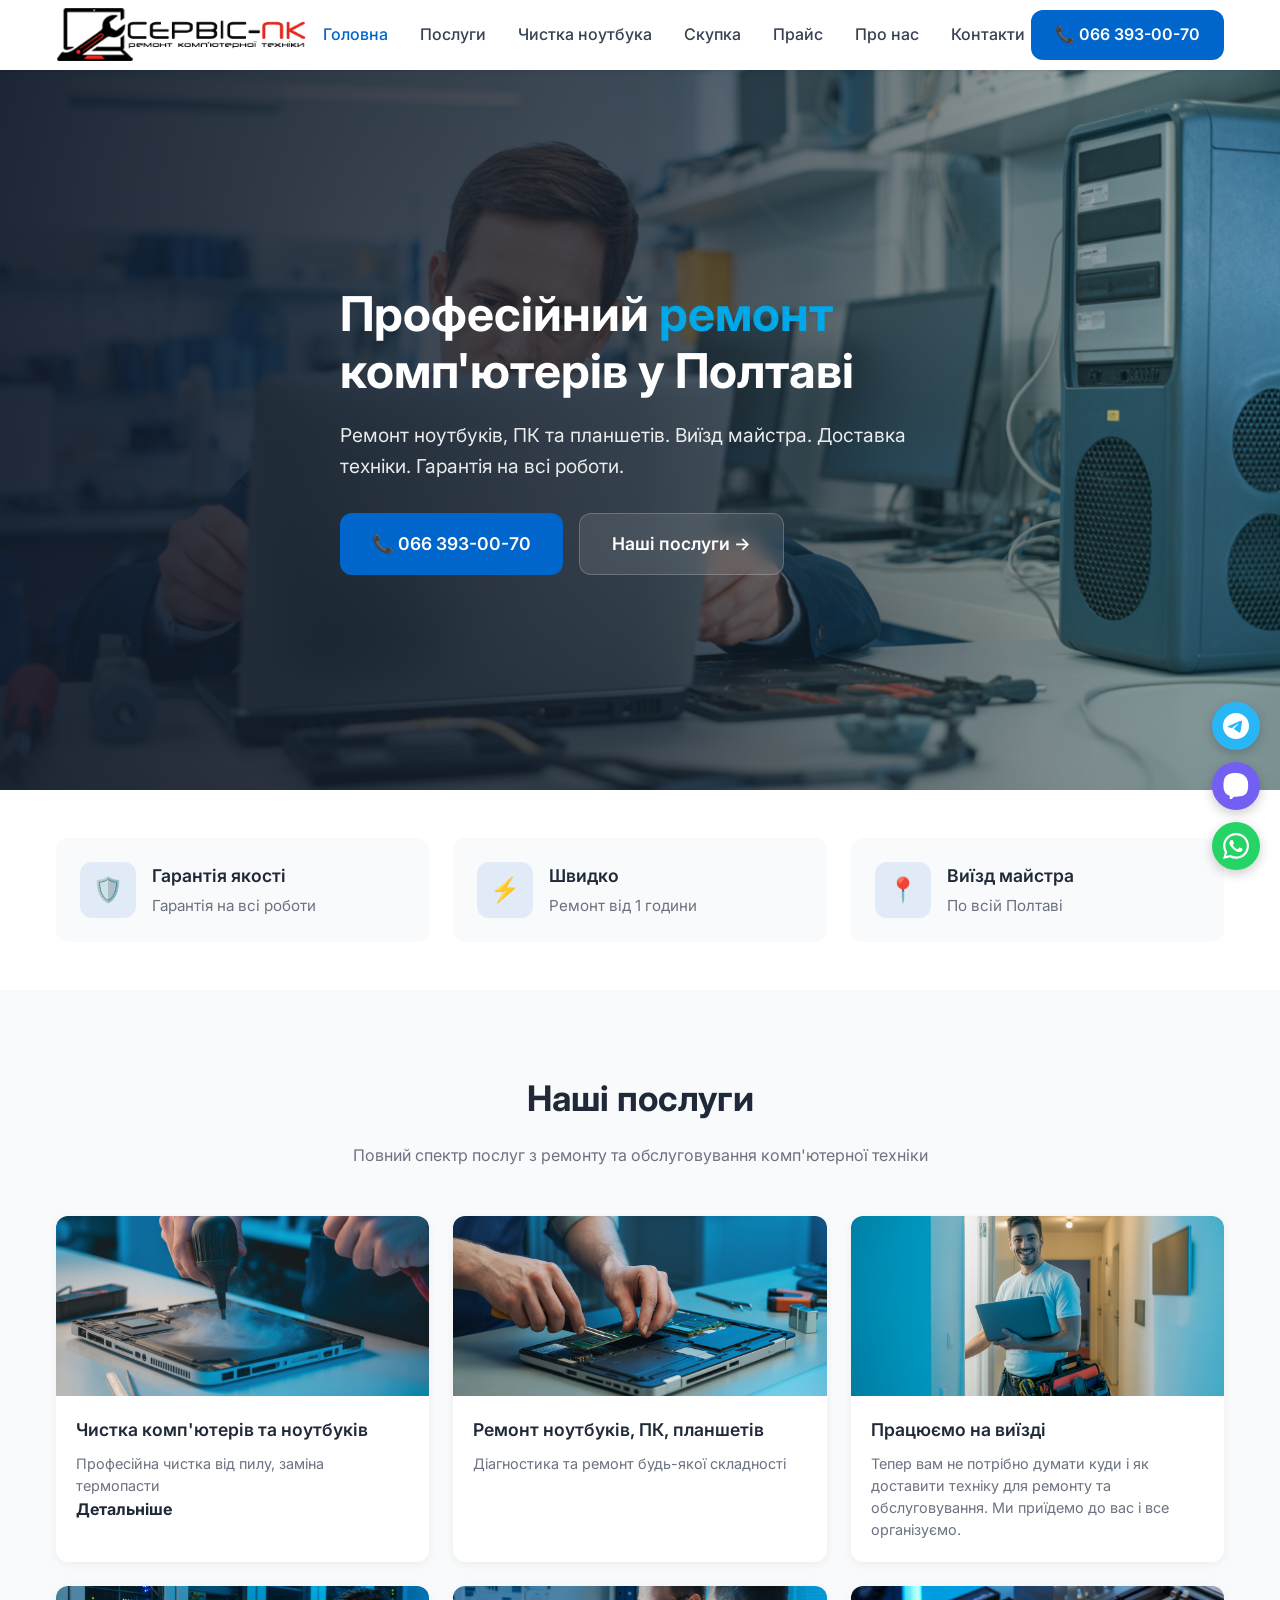
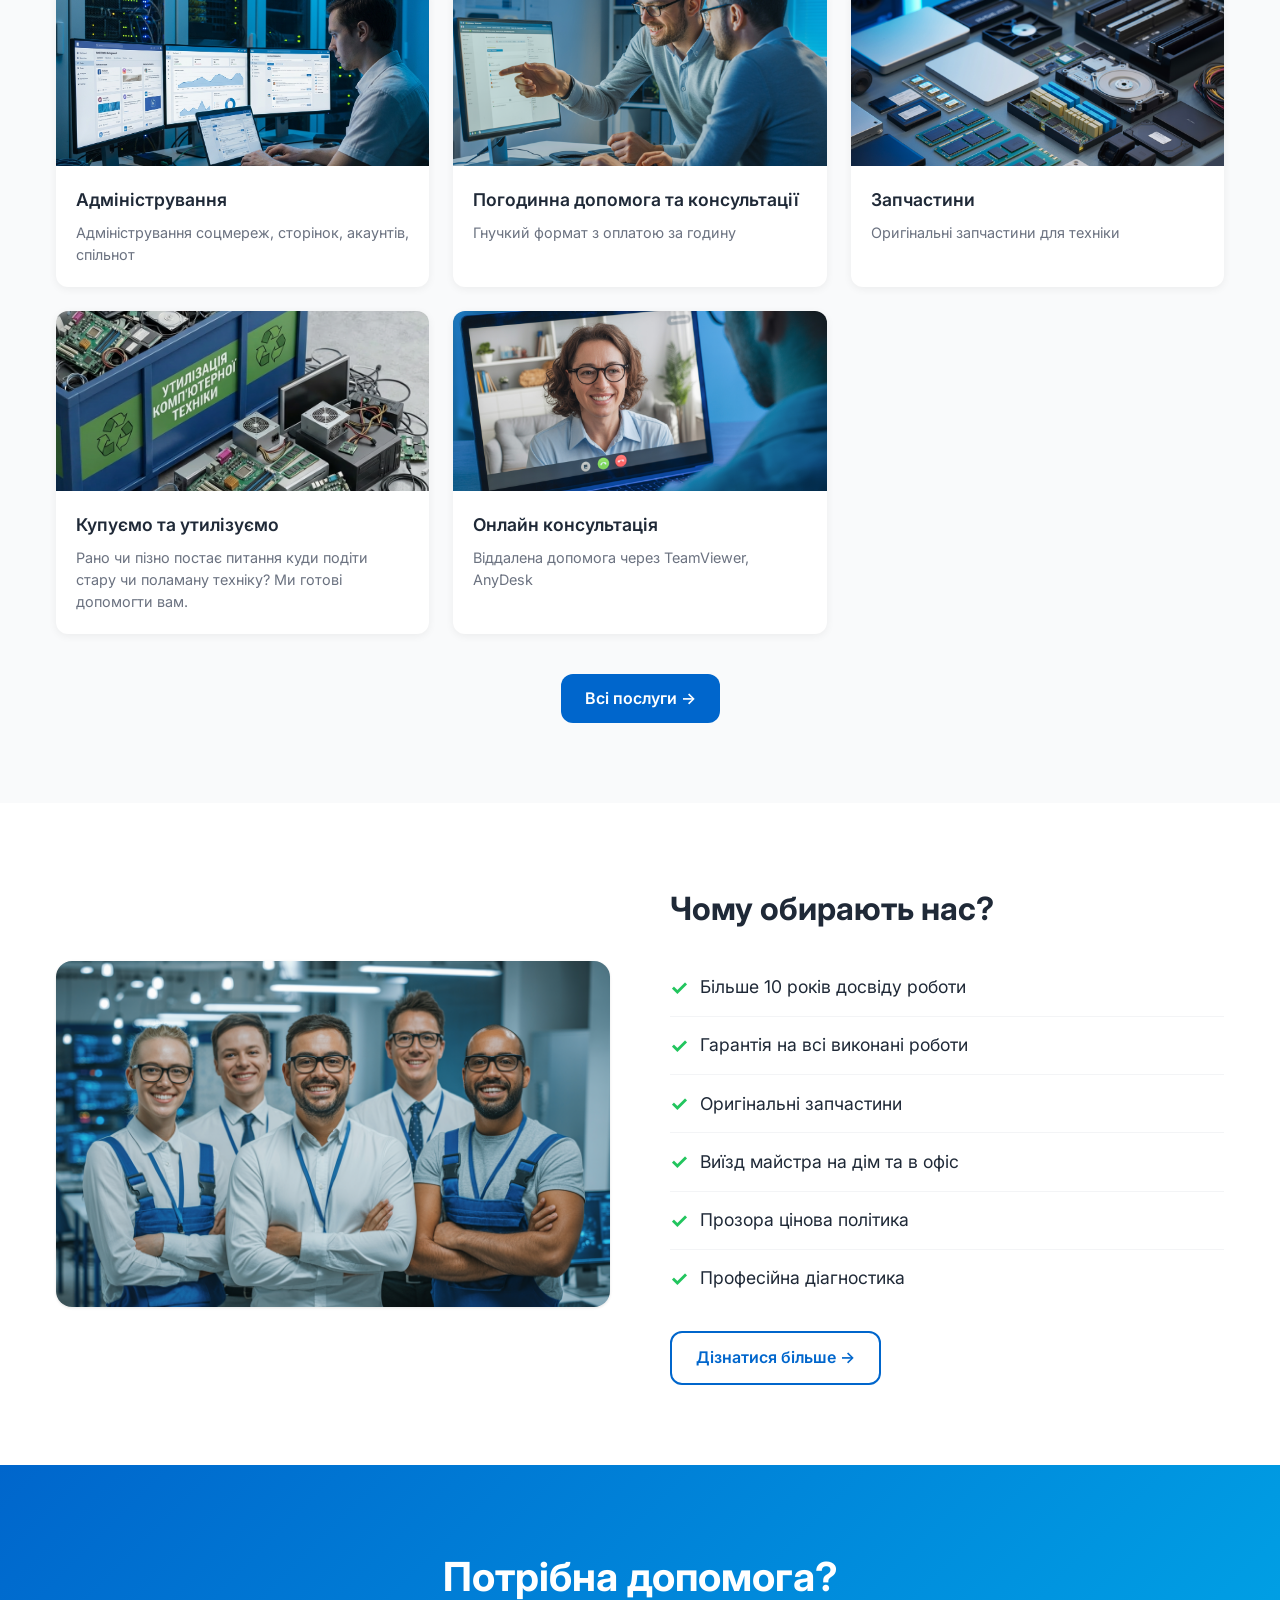
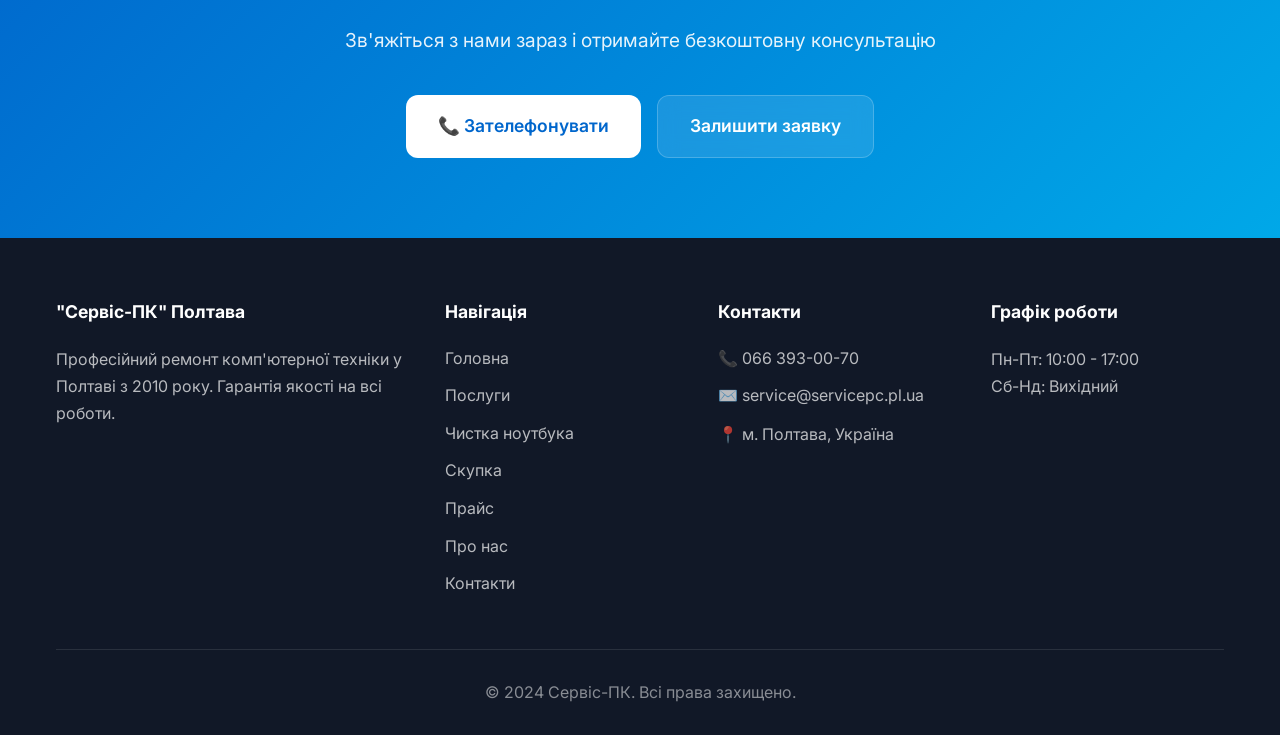
==== commit b3f7168f: "Update index.html" ====
--- a/index.html
+++ b/index.html
@@ -21,6 +21,7 @@
             <nav class="nav" id="nav">
                 <a href="index.html" class="active">Головна</a>
                 <a href="poslugy.html">Послуги</a>
+				<a href="chistka_notebook.html">Чистка ноутбука</a>
                 <a href="skupka.html">Скупка</a>
                 <a href="prise.html">Прайс</a>
                 <a href="pro-nas.html">Про нас</a>
@@ -218,6 +219,7 @@
                     <h4>Навігація</h4>
                     <a href="index.html">Головна</a>
                     <a href="poslugy.html">Послуги</a>
+					<a href="chistka_notebook.html">Чистка ноутбука</a>
                     <a href="skupka.html">Скупка</a>
                      <a href="prise.html">Прайс</a>
                     <a href="pro-nas.html">Про нас</a>
@@ -243,10 +245,10 @@
 
     <!-- Floating Buttons -->
     <div class="floating-btns">
-        <a href="https://t.me/+380663930070" target="_blank" class="float-btn telegram">
+        <a href="https://t.me/380663930070" target="_blank" class="float-btn telegram">
             <svg viewBox="0 0 24 24" fill="currentColor"><path d="M11.944 0A12 12 0 0 0 0 12a12 12 0 0 0 12 12 12 12 0 0 0 12-12A12 12 0 0 0 12 0a12 12 0 0 0-.056 0zm4.962 7.224c.1-.002.321.023.465.14a.506.506 0 0 1 .171.325c.016.093.036.306.02.472-.18 1.898-.962 6.502-1.36 8.627-.168.9-.499 1.201-.82 1.23-.696.065-1.225-.46-1.9-.902-1.056-.693-1.653-1.124-2.678-1.8-1.185-.78-.417-1.21.258-1.91.177-.184 3.247-2.977 3.307-3.23.007-.032.014-.15-.056-.212s-.174-.041-.249-.024c-.106.024-1.793 1.14-5.061 3.345-.48.33-.913.49-1.302.48-.428-.008-1.252-.241-1.865-.44-.752-.245-1.349-.374-1.297-.789.027-.216.325-.437.893-.663 3.498-1.524 5.83-2.529 6.998-3.014 3.332-1.386 4.025-1.627 4.476-1.635z"/></svg>
         </a>
-        <a href="viber://chat?number=+380663930070" class="float-btn viber">
+        <a href="viber://chat?number=380663930070" class="float-btn viber">
             <svg viewBox="0 0 24 24" fill="currentColor"><path d="M11.4 0C9.473.028 5.333.344 3.02 2.467 1.302 4.187.541 6.783.456 10.034c-.085 3.25-.2 9.346 5.737 10.91v2.495s-.035.998.627 1.203c.764.254 1.216-.49 1.95-1.27.403-.428.96-1.058 1.382-1.54 3.81.32 6.74-.41 7.07-.516.76-.244 5.058-.797 5.757-6.504.722-5.89-.344-9.612-2.24-11.278C18.66.454 14.206.014 11.4 0z"/></svg>
         </a>
         <a href="https://wa.me/380663930070" target="_blank" class="float-btn whatsapp">
--- a/styles.css
+++ b/styles.css
@@ -200,54 +200,11 @@
   .messengers { flex-direction: column; }
 }
 
-*, *::before, *::after { box-sizing: border-box; margin: 0; padding: 0; }
-
-
-
-    /* ── HERO ── */
-    .hero {
-      position: relative;
-      min-height: 520px;
-      display: flex;
-      align-items: center;
-      overflow: hidden;
-      background: #111827;
-    }
-    .hero-bg {
-      position: absolute;
-      inset: 0;
-      background-image: url('https://www.servicepc.pl.ua/images/hero1.png');
-      background-size: cover;
-      background-position: center;
-    }
-    .hero-overlay {
-      position: absolute;
-      inset: 0;
-      background: linear-gradient(to right, rgba(17,24,39,0.92) 0%, rgba(17,24,39,0.75) 50%, rgba(0,0,0,0.2) 100%);
-    }
-    .hero .container { position: relative; z-index: 1; padding: 80px 24px; }
-    .hero-content { max-width: 580px; }
-    .hero-content h1 {
-      font-size: 32px;
-      font-weight: 700;
-      color: #fff;
-      line-height: 1.25;
-      margin-bottom: 16px;
-    }
-    .hero-content h1 span { color: #00A8E8; }
-    .hero-content p {
-      font-size: 19.2px;
-      color: rgba(255,255,255,0.9);
-      margin-bottom: 32px;
-      line-height: 1.6;
-    }
-    .hero-buttons { display: flex; gap: 16px; flex-wrap: wrap; }
-
+
+
+
+   
     
-    .feature-card:last-child { border-right: none; }
-    .feature-icon { font-size: 2rem; flex-shrink: 0; }
-    .feature-card h3 { font-size: 17.6px; font-weight: 600; color: #1F2937; margin-bottom: 2px; }
-    .feature-card p { font-size: 15.2px; color: #6B7280; }
 
     
 
@@ -339,35 +296,65 @@
     .step-card p { font-size: 15.2px; color: #6B7280; }
 
     /* ── PRICE TABLE ── */
-    .price-table-wrap {
-      background: #fff;
-      border-radius: 12px;
-      box-shadow: rgba(0,0,0,0.06) 0px 2px 8px 0px;
-      overflow: hidden;
-      margin-top: 40px;
-    }
-    .price-table { width: 100%; border-collapse: collapse; }
-    .price-table thead tr { background: linear-gradient(135deg, #0066CC 0%, #00A8E8 100%); }
-    .price-table th {
-      color: #fff;
-      font-size: 14.2px;
-      font-weight: 600;
-      padding: 16px 44px;
-      text-align: left;
-    }
-    .price-table th:last-child { text-align: right; }
-    .price-table td {
-      padding: 14px 24px;
-      font-size: 14.2px;
-      color: #374151;
-      border-bottom: 1px solid #F3F4F6;
-    }
-    .price-table td:first-child { font-weight: 600; color: #1F2937; }
-    .price-table td:last-child { text-align: right; font-weight: 700; color: #0066CC; }
-    .price-table tr:last-child td { border-bottom: none; }
-    .price-table tr:hover td { background: rgba(0,102,204,0.04); }
-    .price-note { font-size: 14.4px; color: #9CA3AF; margin-top: 12px; text-align: center; }
-
+.price-table-wrap {
+  background: #fff;
+  border-radius: 12px;
+  box-shadow: rgba(0,0,0,0.06) 0px 2px 8px 0px;
+  overflow-x: auto; /* Додає горизонтальний скрол, якщо таблиця занадто широка */
+  -webkit-overflow-scrolling: touch; /* Плавний скрол на iOS */
+  margin-top: 40px;
+  width: 100%;
+}
+.price-table { 
+  width: 100%; 
+  border-collapse: collapse; 
+  min-width: 400px; /* Мінімальна ширина таблиці, щоб дизайн не ламався */
+}
+.price-table thead tr { 
+  background: linear-gradient(135deg, #0066CC 0%, #00A8E8 100%); 
+}
+.price-table th {
+  color: #fff;
+  font-size: 14.2px;
+  font-weight: 600;
+  padding: 14px 64px;
+  text-align: left;
+}
+.price-table th:last-child { text-align: right; }
+.price-table td {
+  padding: 12px 24px;
+  font-size: 14.2px;
+  color: #374151;
+  border-bottom: 1px solid #F3F4F6;
+}
+.price-table td:first-child { font-weight: 600; color: #1F2937; }
+.price-table td:last-child { text-align: right; font-weight: 700; color: #0066CC; }
+.price-table tr:last-child td { border-bottom: none; }
+.price-table tr:hover td { background: rgba(0,102,204,0.04); }
+.price-note { 
+  font-size: 14.4px; 
+  color: #9CA3AF; 
+  margin-top: 12px; 
+  text-align: center; 
+}
+
+/* ── АДАПТИВНІСТЬ ДЛЯ МОБІЛЬНИХ ПРИСТРОЇВ (Media Queries) ── */
+@media (max-width: 768px) {
+  .price-table th {
+    padding: 12px 16px; /* Зменшуємо величезні відступи з 64px до 16px */
+    font-size: 13px;
+  }
+  .price-table td {
+    padding: 10px 16px; /* Зменшуємо відступи в комірках */
+    font-size: 13px;
+  }
+  .price-table {
+    min-width: 100%; /* Дозволяємо звузитись наскільки це можливо */
+  }
+  .price-note {
+    font-size: 13px;
+  }
+}
     /* ── CTA ── */
     .cta {
       background: linear-gradient(135deg, #0066CC 0%, #00A8E8 100%);
